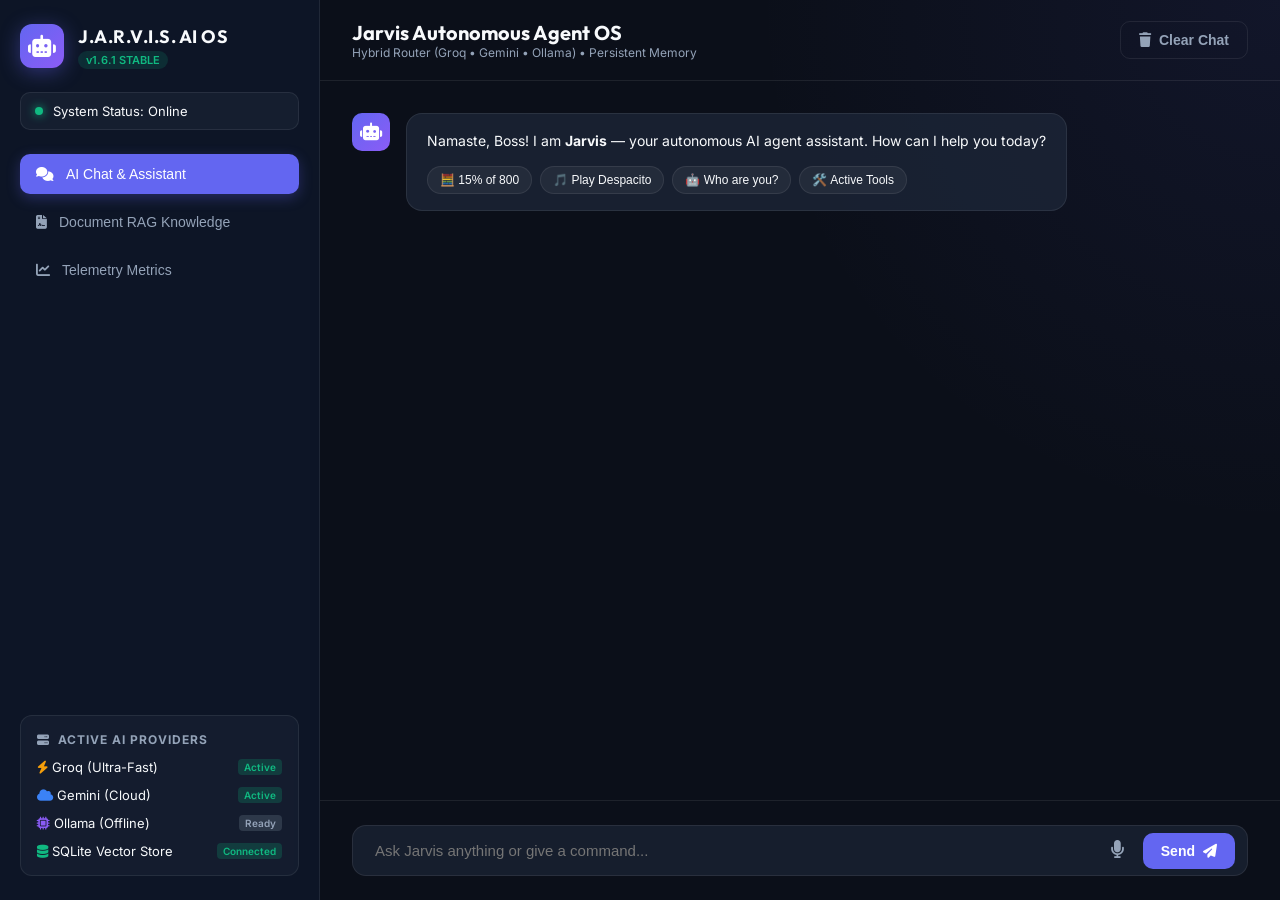
==== static/index.html @ db95b41f "Jarvis v1.6.1: Web Dashboard UI, Glassmorphic Interface & Web Client Integration" ====
<!DOCTYPE html>
<html lang="en">
<head>
    <meta charset="UTF-8">
    <meta name="viewport" content="width=device-width, initial-scale=1.0">
    <title>J.A.R.V.I.S. AI OS — Autonomous Personal Assistant</title>
    <!-- Modern Typography from Google Fonts -->
    <link rel="preconnect" href="https://fonts.googleapis.com">
    <link rel="preconnect" href="https://fonts.gstatic.com" crossorigin>
    <link href="https://fonts.googleapis.com/css2?family=Inter:wght@300;400;500;600;700&family=Outfit:wght@400;600;700&display=swap" rel="stylesheet">
    <!-- FontAwesome Icons -->
    <link rel="stylesheet" href="https://cdnjs.cloudflare.com/ajax/libs/font-awesome/6.4.0/css/all.min.css">
    <!-- Custom Vanilla CSS -->
    <link rel="stylesheet" href="/static/style.css">
</head>
<body>
    <div class="app-container">
        <!-- Left Sidebar -->
        <aside class="sidebar">
            <div class="brand">
                <div class="logo">
                    <i class="fa-solid fa-robot"></i>
                </div>
                <div class="brand-text">
                    <h2>J.A.R.V.I.S. AI OS</h2>
                    <span class="version-tag">v1.6.1 STABLE</span>
                </div>
            </div>

            <div class="system-status">
                <div class="status-indicator online"></div>
                <span id="systemStatusText">System Status: Online</span>
            </div>

            <nav class="nav-menu">
                <button class="nav-item active" data-tab="chat-tab">
                    <i class="fa-solid fa-comments"></i>
                    <span>AI Chat & Assistant</span>
                </button>
                <button class="nav-item" data-tab="rag-tab">
                    <i class="fa-solid fa-file-contract"></i>
                    <span>Document RAG Knowledge</span>
                </button>
                <button class="nav-item" data-tab="metrics-tab">
                    <i class="fa-solid fa-chart-line"></i>
                    <span>Telemetry Metrics</span>
                </button>
            </nav>

            <div class="provider-panel">
                <h3><i class="fa-solid fa-server"></i> Active AI Providers</h3>
                <div class="provider-item" id="providerGroq">
                    <span><i class="fa-solid fa-bolt text-yellow"></i> Groq (Ultra-Fast)</span>
                    <span class="badge badge-success">Active</span>
                </div>
                <div class="provider-item" id="providerGemini">
                    <span><i class="fa-solid fa-cloud text-blue"></i> Gemini (Cloud)</span>
                    <span class="badge badge-success">Active</span>
                </div>
                <div class="provider-item" id="providerOllama">
                    <span><i class="fa-solid fa-microchip text-purple"></i> Ollama (Offline)</span>
                    <span class="badge badge-secondary">Ready</span>
                </div>
                <div class="provider-item" id="providerDb">
                    <span><i class="fa-solid fa-database text-green"></i> SQLite Vector Store</span>
                    <span class="badge badge-success">Connected</span>
                </div>
            </div>
        </aside>

        <!-- Main Content View -->
        <main class="main-content">
            <!-- TAB 1: CHAT INTERFACE -->
            <section id="chat-tab" class="tab-content active">
                <header class="chat-header">
                    <div class="chat-title">
                        <h2>Jarvis Autonomous Agent OS</h2>
                        <p>Hybrid Router (Groq &bull; Gemini &bull; Ollama) &bull; Persistent Memory</p>
                    </div>
                    <div class="header-actions">
                        <button class="btn btn-outline" id="clearChatBtn">
                            <i class="fa-solid fa-trash"></i> Clear Chat
                        </button>
                    </div>
                </header>

                <div class="chat-messages" id="chatMessages">
                    <!-- Welcome Message -->
                    <div class="message-row assistant">
                        <div class="avatar"><i class="fa-solid fa-robot"></i></div>
                        <div class="message-bubble">
                            <p>Namaste, Boss! I am <strong>Jarvis</strong> — your autonomous AI agent assistant. How can I help you today?</p>
                            <div class="quick-actions">
                                <button class="chip" data-prompt="Calculate 15% of 800">🧮 15% of 800</button>
                                <button class="chip" data-prompt="play despacito">🎵 Play Despacito</button>
                                <button class="chip" data-prompt="Who are you?">🤖 Who are you?</button>
                                <button class="chip" data-prompt="What tools do you have?">🛠️ Active Tools</button>
                            </div>
                        </div>
                    </div>
                </div>

                <div class="chat-input-area">
                    <form id="chatForm">
                        <div class="input-wrapper">
                            <input type="text" id="userInput" placeholder="Ask Jarvis anything or give a command..." autocomplete="off">
                            <button type="button" class="icon-btn" id="voiceBtn" title="Voice Input">
                                <i class="fa-solid fa-microphone"></i>
                            </button>
                            <button type="submit" class="btn btn-primary" id="sendBtn">
                                <span>Send</span>
                                <i class="fa-solid fa-paper-plane"></i>
                            </button>
                        </div>
                    </form>
                </div>
            </section>

            <!-- TAB 2: DOCUMENT RAG KNOWLEDGE BASE -->
            <section id="rag-tab" class="tab-content">
                <header class="content-header">
                    <h2>Document Intelligence & RAG Knowledge Base</h2>
                    <p>Persistently index PDF, DOCX, TXT, and CSV documents with instant semantic search and page citations.</p>
                </header>

                <div class="rag-grid">
                    <!-- Upload Box -->
                    <div class="card upload-card">
                        <h3><i class="fa-solid fa-cloud-arrow-up"></i> Index New Document</h3>
                        <div class="dropzone" id="dropzone">
                            <i class="fa-solid fa-file-pdf dropzone-icon"></i>
                            <p>Drag & Drop file here or <strong>browse</strong></p>
                            <span>Supports .pdf, .docx, .txt, .csv, .log</span>
                            <input type="file" id="fileInput" accept=".pdf,.docx,.txt,.csv,.log,.md" hidden>
                        </div>
                        <div id="uploadStatus" class="upload-status"></div>
                    </div>

                    <!-- Query Box -->
                    <div class="card query-card">
                        <h3><i class="fa-solid fa-magnifying-glass"></i> Semantic RAG Query</h3>
                        <div class="query-input-group">
                            <input type="text" id="ragQueryInput" placeholder="Ask a question across indexed documents...">
                            <button class="btn btn-primary" id="ragQueryBtn">
                                <i class="fa-solid fa-search"></i> Query
                            </button>
                        </div>
                        <div class="results-box" id="ragResultsBox">
                            <p class="placeholder-text">Indexed document results with page citations will appear here...</p>
                        </div>
                    </div>
                </div>
            </section>

            <!-- TAB 3: TELEMETRY METRICS -->
            <section id="metrics-tab" class="tab-content">
                <header class="content-header">
                    <h2>Telemetry Metrics & Provider Performance</h2>
                    <p>Real-time telemetry tracking call counts, success rates, and latencies across AI providers.</p>
                </header>

                <div class="metrics-grid">
                    <div class="metric-card card-groq">
                        <div class="metric-header">
                            <i class="fa-solid fa-bolt"></i>
                            <h3>Groq API</h3>
                        </div>
                        <div class="metric-value" id="groqCallsCount">0</div>
                        <div class="metric-label">Total API Calls</div>
                    </div>

                    <div class="metric-card card-gemini">
                        <div class="metric-header">
                            <i class="fa-solid fa-cloud"></i>
                            <h3>Gemini API</h3>
                        </div>
                        <div class="metric-value" id="geminiCallsCount">0</div>
                        <div class="metric-label">Total API Calls</div>
                    </div>

                    <div class="metric-card card-ollama">
                        <div class="metric-header">
                            <i class="fa-solid fa-microchip"></i>
                            <h3>Ollama Local</h3>
                        </div>
                        <div class="metric-value" id="ollamaCallsCount">0</div>
                        <div class="metric-label">Total API Calls</div>
                    </div>

                    <div class="metric-card card-latency">
                        <div class="metric-header">
                            <i class="fa-solid fa-stopwatch"></i>
                            <h3>Average Latency</h3>
                        </div>
                        <div class="metric-value" id="avgLatencyValue">0.00s</div>
                        <div class="metric-label">System Response Time</div>
                    </div>
                </div>
            </section>
        </main>
    </div>

    <!-- Application Logic JS -->
    <script src="/static/app.js"></script>
</body>
</html>
---- static/style.css ----
/* ============================================================
   J.A.R.V.I.S. AI OS — MODERN DARK GLASSMORPHIC STYLING
   ============================================================ */

:root {
    --bg-dark: #0b0f19;
    --panel-bg: rgba(30, 41, 59, 0.7);
    --panel-border: rgba(255, 255, 255, 0.08);
    --accent-primary: #6366f1;
    --accent-hover: #4f46e5;
    --accent-green: #10b981;
    --accent-blue: #3b82f6;
    --accent-purple: #8b5cf6;
    --accent-yellow: #f59e0b;
    --text-main: #f8fafc;
    --text-muted: #94a3b8;
    --message-user: #1e1b4b;
    --message-bot: #0f172a;
    --font-main: 'Inter', sans-serif;
    --font-heading: 'Outfit', sans-serif;
}

* {
    margin: 0;
    padding: 0;
    box-sizing: border-box;
}

body {
    font-family: var(--font-main);
    background-color: var(--bg-dark);
    color: var(--text-main);
    height: 100vh;
    overflow: hidden;
}

.app-container {
    display: flex;
    height: 100vh;
    width: 100vw;
}

/* SIDEBAR STYLING */
.sidebar {
    width: 320px;
    background: rgba(15, 23, 42, 0.85);
    backdrop-filter: blur(16px);
    border-right: 1px solid var(--panel-border);
    display: flex;
    flex-direction: column;
    padding: 24px 20px;
    gap: 24px;
}

.brand {
    display: flex;
    align-items: center;
    gap: 14px;
}

.logo {
    width: 44px;
    height: 44px;
    background: linear-gradient(135deg, var(--accent-primary), var(--accent-purple));
    border-radius: 12px;
    display: flex;
    align-items: center;
    justify-content: center;
    font-size: 22px;
    color: #fff;
    box-shadow: 0 4px 20px rgba(99, 102, 241, 0.4);
}

.brand-text h2 {
    font-family: var(--font-heading);
    font-size: 18px;
    font-weight: 700;
    letter-spacing: 0.5px;
}

.version-tag {
    font-size: 11px;
    background: rgba(16, 185, 129, 0.15);
    color: var(--accent-green);
    padding: 2px 8px;
    border-radius: 20px;
    font-weight: 600;
}

.system-status {
    display: flex;
    align-items: center;
    gap: 10px;
    background: rgba(30, 41, 59, 0.5);
    padding: 10px 14px;
    border-radius: 10px;
    border: 1px solid var(--panel-border);
    font-size: 13px;
}

.status-indicator {
    width: 8px;
    height: 8px;
    border-radius: 50%;
}

.status-indicator.online {
    background-color: var(--accent-green);
    box-shadow: 0 0 10px var(--accent-green);
}

/* NAV MENU */
.nav-menu {
    display: flex;
    flex-direction: column;
    gap: 8px;
}

.nav-item {
    display: flex;
    align-items: center;
    gap: 12px;
    background: transparent;
    border: none;
    color: var(--text-muted);
    padding: 12px 16px;
    border-radius: 10px;
    font-size: 14px;
    font-weight: 500;
    cursor: pointer;
    transition: all 0.2s ease;
    text-align: left;
}

.nav-item:hover {
    background: rgba(255, 255, 255, 0.05);
    color: var(--text-main);
}

.nav-item.active {
    background: var(--accent-primary);
    color: #fff;
    box-shadow: 0 4px 14px rgba(99, 102, 241, 0.3);
}

/* PROVIDER PANEL */
.provider-panel {
    margin-top: auto;
    background: rgba(30, 41, 59, 0.4);
    padding: 16px;
    border-radius: 12px;
    border: 1px solid var(--panel-border);
    display: flex;
    flex-direction: column;
    gap: 12px;
}

.provider-panel h3 {
    font-size: 12px;
    text-transform: uppercase;
    letter-spacing: 1px;
    color: var(--text-muted);
    display: flex;
    align-items: center;
    gap: 8px;
}

.provider-item {
    display: flex;
    align-items: center;
    justify-content: space-between;
    font-size: 13px;
}

.badge {
    font-size: 10px;
    padding: 2px 6px;
    border-radius: 4px;
    font-weight: 600;
}

.badge-success {
    background: rgba(16, 185, 129, 0.2);
    color: var(--accent-green);
}

.badge-secondary {
    background: rgba(148, 163, 184, 0.2);
    color: var(--text-muted);
}

/* MAIN CONTENT STYLING */
.main-content {
    flex: 1;
    display: flex;
    flex-direction: column;
    background: radial-gradient(circle at top right, rgba(99, 102, 241, 0.08), transparent 40%);
}

.tab-content {
    display: none;
    height: 100%;
    flex-direction: column;
}

.tab-content.active {
    display: flex;
}

/* CHAT TAB STYLING */
.chat-header {
    padding: 20px 32px;
    border-bottom: 1px solid var(--panel-border);
    display: flex;
    align-items: center;
    justify-content: space-between;
}

.chat-title h2 {
    font-family: var(--font-heading);
    font-size: 20px;
}

.chat-title p {
    font-size: 12px;
    color: var(--text-muted);
}

.chat-messages {
    flex: 1;
    overflow-y: auto;
    padding: 32px;
    display: flex;
    flex-direction: column;
    gap: 24px;
}

.message-row {
    display: flex;
    gap: 16px;
    max-width: 80%;
}

.message-row.user {
    align-self: flex-end;
    flex-direction: row-reverse;
}

.message-row.assistant {
    align-self: flex-start;
}

.avatar {
    width: 38px;
    height: 38px;
    border-radius: 10px;
    display: flex;
    align-items: center;
    justify-content: center;
    font-size: 18px;
    flex-shrink: 0;
}

.message-row.assistant .avatar {
    background: linear-gradient(135deg, var(--accent-primary), var(--accent-purple));
    color: #fff;
}

.message-row.user .avatar {
    background: #334155;
    color: var(--text-muted);
}

.message-bubble {
    background: var(--panel-bg);
    border: 1px solid var(--panel-border);
    padding: 16px 20px;
    border-radius: 16px;
    font-size: 14px;
    line-height: 1.6;
}

.message-row.user .message-bubble {
    background: var(--message-user);
    border-color: rgba(99, 102, 241, 0.3);
}

.quick-actions {
    display: flex;
    flex-wrap: wrap;
    gap: 8px;
    margin-top: 14px;
}

.chip {
    background: rgba(255, 255, 255, 0.05);
    border: 1px solid var(--panel-border);
    color: var(--text-main);
    padding: 6px 12px;
    border-radius: 20px;
    font-size: 12px;
    cursor: pointer;
    transition: all 0.2s ease;
}

.chip:hover {
    background: var(--accent-primary);
    border-color: var(--accent-primary);
}

.chat-input-area {
    padding: 24px 32px;
    border-top: 1px solid var(--panel-border);
}

.input-wrapper {
    display: flex;
    align-items: center;
    background: rgba(30, 41, 59, 0.6);
    border: 1px solid var(--panel-border);
    border-radius: 14px;
    padding: 6px 12px;
    gap: 10px;
}

.input-wrapper input {
    flex: 1;
    background: transparent;
    border: none;
    outline: none;
    color: var(--text-main);
    font-size: 15px;
    padding: 10px;
}

.icon-btn {
    background: transparent;
    border: none;
    color: var(--text-muted);
    font-size: 18px;
    padding: 8px;
    cursor: pointer;
    border-radius: 8px;
}

.icon-btn:hover {
    color: var(--accent-primary);
}

.btn {
    display: inline-flex;
    align-items: center;
    gap: 8px;
    padding: 10px 18px;
    border-radius: 10px;
    font-size: 14px;
    font-weight: 600;
    cursor: pointer;
    border: none;
    transition: all 0.2s ease;
}

.btn-primary {
    background: var(--accent-primary);
    color: #fff;
}

.btn-primary:hover {
    background: var(--accent-hover);
}

.btn-outline {
    background: transparent;
    border: 1px solid var(--panel-border);
    color: var(--text-muted);
}

.btn-outline:hover {
    background: rgba(255, 255, 255, 0.05);
    color: var(--text-main);
}

/* RAG GRID & METRICS STYLING */
.content-header {
    padding: 32px;
}

.content-header h2 {
    font-family: var(--font-heading);
    font-size: 24px;
}

.content-header p {
    color: var(--text-muted);
    font-size: 14px;
    margin-top: 4px;
}

.rag-grid, .metrics-grid {
    padding: 0 32px 32px 32px;
    display: grid;
    grid-template-columns: repeat(auto-fit, minmax(320px, 1fr));
    gap: 24px;
}

.card {
    background: var(--panel-bg);
    border: 1px solid var(--panel-border);
    border-radius: 16px;
    padding: 24px;
}

.dropzone {
    border: 2px dashed var(--panel-border);
    border-radius: 14px;
    padding: 40px;
    text-align: center;
    cursor: pointer;
    margin-top: 16px;
    transition: all 0.2s ease;
}

.dropzone:hover {
    border-color: var(--accent-primary);
    background: rgba(99, 102, 241, 0.05);
}

.dropzone-icon {
    font-size: 44px;
    color: var(--accent-primary);
    margin-bottom: 12px;
}

.query-input-group {
    display: flex;
    gap: 10px;
    margin: 16px 0;
}

.query-input-group input {
    flex: 1;
    background: rgba(15, 23, 42, 0.6);
    border: 1px solid var(--panel-border);
    border-radius: 10px;
    padding: 10px 14px;
    color: #fff;
}

.results-box {
    background: rgba(15, 23, 42, 0.6);
    border: 1px solid var(--panel-border);
    border-radius: 12px;
    padding: 16px;
    min-height: 200px;
    font-size: 13px;
    line-height: 1.6;
}

.metric-card {
    background: var(--panel-bg);
    border: 1px solid var(--panel-border);
    border-radius: 16px;
    padding: 24px;
}

.metric-header {
    display: flex;
    align-items: center;
    gap: 12px;
    font-size: 18px;
    color: var(--text-muted);
}

.metric-value {
    font-family: var(--font-heading);
    font-size: 36px;
    font-weight: 700;
    margin-top: 12px;
}

.metric-label {
    font-size: 12px;
    color: var(--text-muted);
    margin-top: 4px;
}

.text-yellow { color: var(--accent-yellow); }
.text-blue { color: var(--accent-blue); }
.text-purple { color: var(--accent-purple); }
.text-green { color: var(--accent-green); }
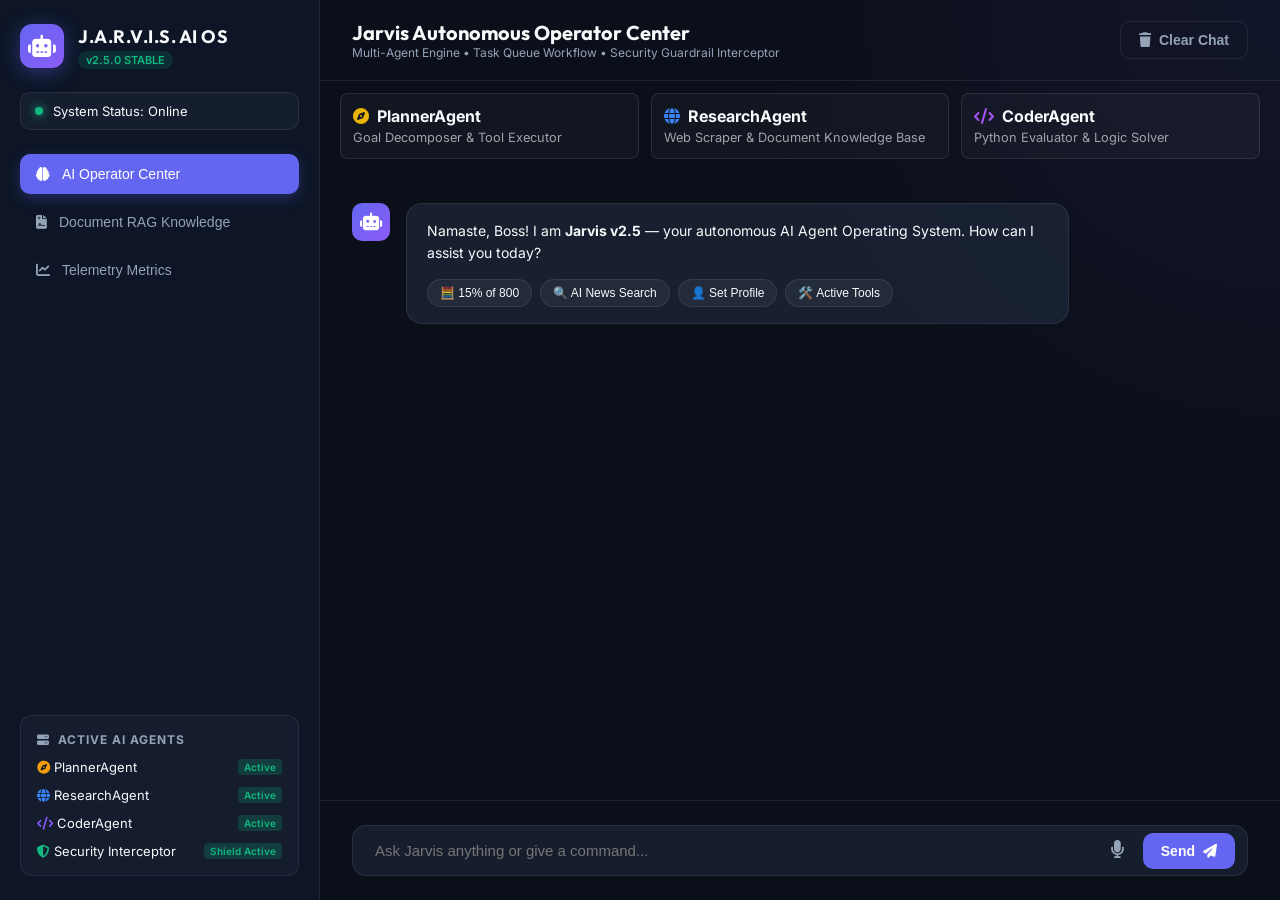
==== commit 815718c8: "Jarvis v2.5.0: Autonomous AI Operator Center UI, Security Subsystem & Production Deployment Release " ====
--- a/static/index.html
+++ b/static/index.html
@@ -3,7 +3,7 @@
 <head>
     <meta charset="UTF-8">
     <meta name="viewport" content="width=device-width, initial-scale=1.0">
-    <title>J.A.R.V.I.S. AI OS — Autonomous Personal Assistant</title>
+    <title>J.A.R.V.I.S. AI OS — Autonomous Control Center</title>
     <!-- Modern Typography from Google Fonts -->
     <link rel="preconnect" href="https://fonts.googleapis.com">
     <link rel="preconnect" href="https://fonts.gstatic.com" crossorigin>
@@ -23,7 +23,7 @@
                 </div>
                 <div class="brand-text">
                     <h2>J.A.R.V.I.S. AI OS</h2>
-                    <span class="version-tag">v1.6.1 STABLE</span>
+                    <span class="version-tag">v2.5.0 STABLE</span>
                 </div>
             </div>
 
@@ -34,8 +34,8 @@
 
             <nav class="nav-menu">
                 <button class="nav-item active" data-tab="chat-tab">
-                    <i class="fa-solid fa-comments"></i>
-                    <span>AI Chat & Assistant</span>
+                    <i class="fa-solid fa-brain"></i>
+                    <span>AI Operator Center</span>
                 </button>
                 <button class="nav-item" data-tab="rag-tab">
                     <i class="fa-solid fa-file-contract"></i>
@@ -48,34 +48,34 @@
             </nav>
 
             <div class="provider-panel">
-                <h3><i class="fa-solid fa-server"></i> Active AI Providers</h3>
-                <div class="provider-item" id="providerGroq">
-                    <span><i class="fa-solid fa-bolt text-yellow"></i> Groq (Ultra-Fast)</span>
+                <h3><i class="fa-solid fa-server"></i> Active AI Agents</h3>
+                <div class="provider-item">
+                    <span><i class="fa-solid fa-compass text-yellow"></i> PlannerAgent</span>
                     <span class="badge badge-success">Active</span>
                 </div>
-                <div class="provider-item" id="providerGemini">
-                    <span><i class="fa-solid fa-cloud text-blue"></i> Gemini (Cloud)</span>
+                <div class="provider-item">
+                    <span><i class="fa-solid fa-globe text-blue"></i> ResearchAgent</span>
                     <span class="badge badge-success">Active</span>
                 </div>
-                <div class="provider-item" id="providerOllama">
-                    <span><i class="fa-solid fa-microchip text-purple"></i> Ollama (Offline)</span>
-                    <span class="badge badge-secondary">Ready</span>
-                </div>
-                <div class="provider-item" id="providerDb">
-                    <span><i class="fa-solid fa-database text-green"></i> SQLite Vector Store</span>
-                    <span class="badge badge-success">Connected</span>
+                <div class="provider-item">
+                    <span><i class="fa-solid fa-code text-purple"></i> CoderAgent</span>
+                    <span class="badge badge-success">Active</span>
+                </div>
+                <div class="provider-item">
+                    <span><i class="fa-solid fa-shield-halved text-green"></i> Security Interceptor</span>
+                    <span class="badge badge-success">Shield Active</span>
                 </div>
             </div>
         </aside>
 
         <!-- Main Content View -->
         <main class="main-content">
-            <!-- TAB 1: CHAT INTERFACE -->
+            <!-- TAB 1: CHAT INTERFACE & OPERATOR CENTER -->
             <section id="chat-tab" class="tab-content active">
                 <header class="chat-header">
                     <div class="chat-title">
-                        <h2>Jarvis Autonomous Agent OS</h2>
-                        <p>Hybrid Router (Groq &bull; Gemini &bull; Ollama) &bull; Persistent Memory</p>
+                        <h2>Jarvis Autonomous Operator Center</h2>
+                        <p>Multi-Agent Engine &bull; Task Queue Workflow &bull; Security Guardrail Interceptor</p>
                     </div>
                     <div class="header-actions">
                         <button class="btn btn-outline" id="clearChatBtn">
@@ -83,17 +83,44 @@
                         </button>
                     </div>
                 </header>
+
+                <!-- Live Agent Status Cards Grid -->
+                <div class="agents-grid" style="display: grid; grid-template-columns: repeat(3, 1fr); gap: 12px; margin: 12px 20px;">
+                    <div class="card" style="padding: 12px; background: rgba(255,255,255,0.03); border: 1px solid rgba(255,255,255,0.1); border-radius: 8px;">
+                        <div style="display:flex; align-items:center; gap:8px;">
+                            <i class="fa-solid fa-compass" style="color:#eab308;"></i>
+                            <strong>PlannerAgent</strong>
+                        </div>
+                        <span style="font-size:0.8rem; color:#a1a1aa;">Goal Decomposer & Tool Executor</span>
+                    </div>
+
+                    <div class="card" style="padding: 12px; background: rgba(255,255,255,0.03); border: 1px solid rgba(255,255,255,0.1); border-radius: 8px;">
+                        <div style="display:flex; align-items:center; gap:8px;">
+                            <i class="fa-solid fa-globe" style="color:#3b82f6;"></i>
+                            <strong>ResearchAgent</strong>
+                        </div>
+                        <span style="font-size:0.8rem; color:#a1a1aa;">Web Scraper & Document Knowledge Base</span>
+                    </div>
+
+                    <div class="card" style="padding: 12px; background: rgba(255,255,255,0.03); border: 1px solid rgba(255,255,255,0.1); border-radius: 8px;">
+                        <div style="display:flex; align-items:center; gap:8px;">
+                            <i class="fa-solid fa-code" style="color:#a855f7;"></i>
+                            <strong>CoderAgent</strong>
+                        </div>
+                        <span style="font-size:0.8rem; color:#a1a1aa;">Python Evaluator & Logic Solver</span>
+                    </div>
+                </div>
 
                 <div class="chat-messages" id="chatMessages">
                     <!-- Welcome Message -->
                     <div class="message-row assistant">
                         <div class="avatar"><i class="fa-solid fa-robot"></i></div>
                         <div class="message-bubble">
-                            <p>Namaste, Boss! I am <strong>Jarvis</strong> — your autonomous AI agent assistant. How can I help you today?</p>
+                            <p>Namaste, Boss! I am <strong>Jarvis v2.5</strong> — your autonomous AI Agent Operating System. How can I assist you today?</p>
                             <div class="quick-actions">
                                 <button class="chip" data-prompt="Calculate 15% of 800">🧮 15% of 800</button>
-                                <button class="chip" data-prompt="play despacito">🎵 Play Despacito</button>
-                                <button class="chip" data-prompt="Who are you?">🤖 Who are you?</button>
+                                <button class="chip" data-prompt="Search latest AI news online">🔍 AI News Search</button>
+                                <button class="chip" data-prompt="My name is Aryan and my company is FutureAI">👤 Set Profile</button>
                                 <button class="chip" data-prompt="What tools do you have?">🛠️ Active Tools</button>
                             </div>
                         </div>
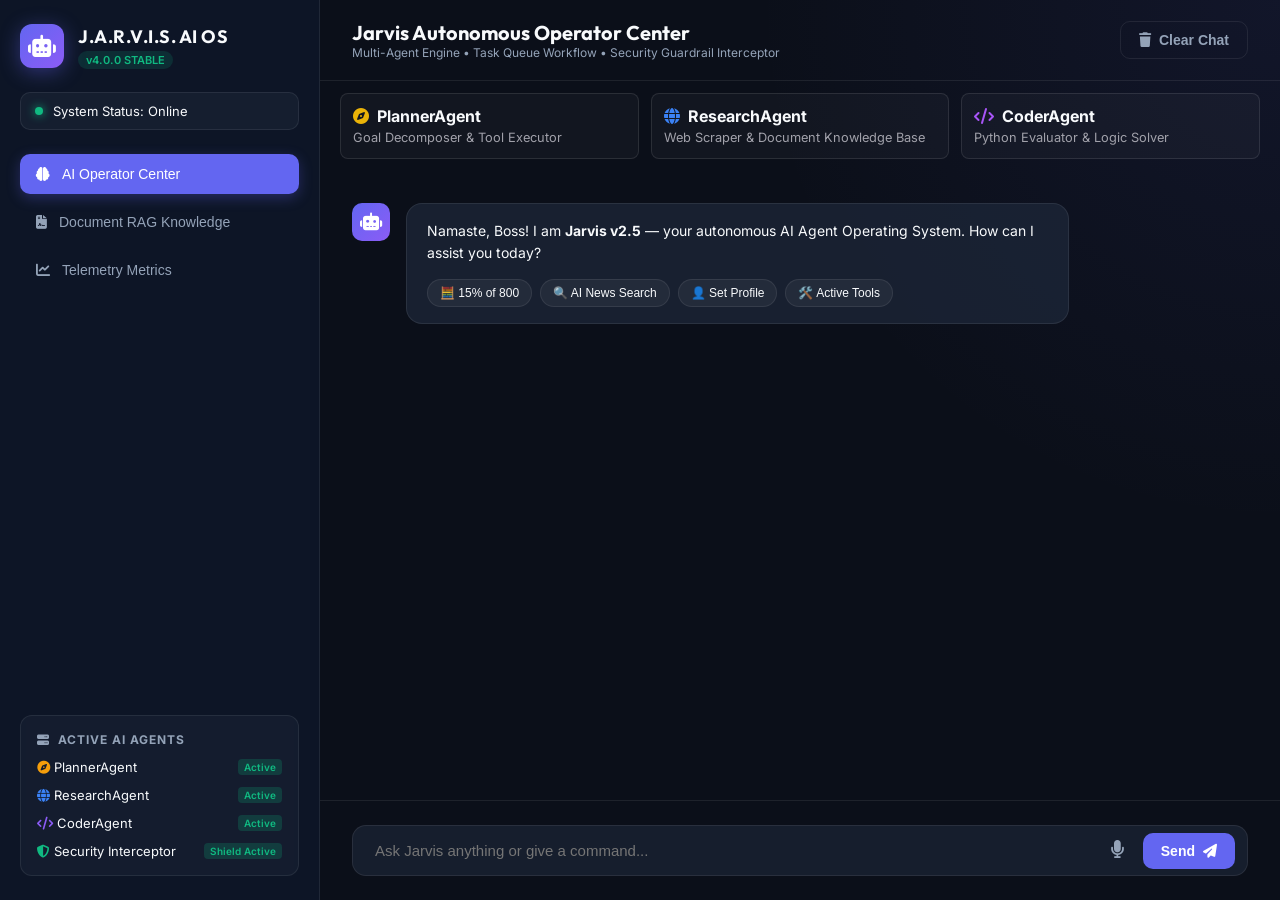
==== commit 53e636f3: "Jarvis v4.0.0: Autonomous Business AI OS - Vector Memory, Analytics, Billing, Agent Marketplace & 70" ====
--- a/static/index.html
+++ b/static/index.html
@@ -23,7 +23,7 @@
                 </div>
                 <div class="brand-text">
                     <h2>J.A.R.V.I.S. AI OS</h2>
-                    <span class="version-tag">v2.5.0 STABLE</span>
+                    <span class="version-tag">v4.0.0 STABLE</span>
                 </div>
             </div>
 
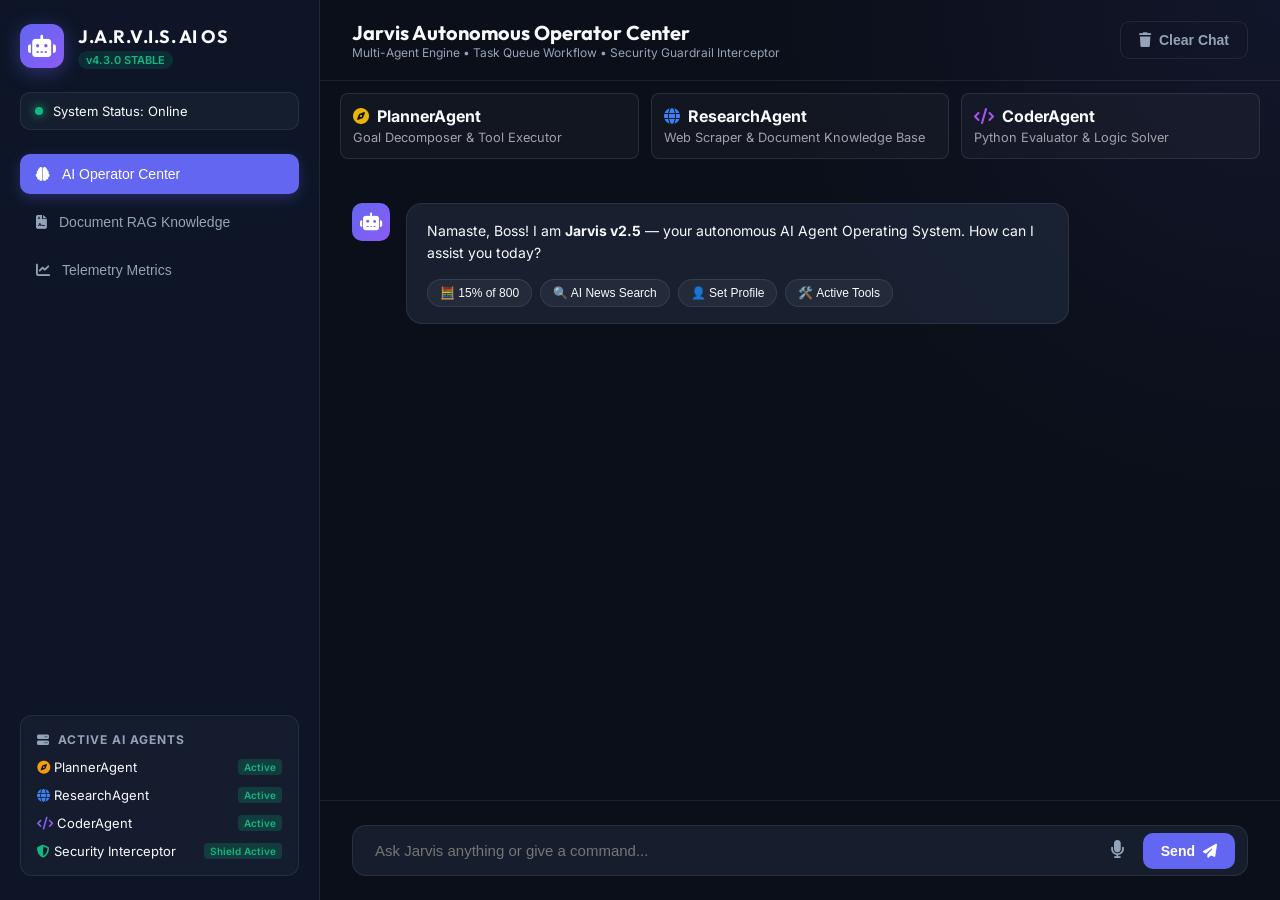
==== commit 1dbcde2b: "Jarvis v4.3.0: Universal Knowledge Intelligence Platform - Multi-Format Ingestion (.pdf/.docx/.pptx/" ====
--- a/static/index.html
+++ b/static/index.html
@@ -23,7 +23,7 @@
                 </div>
                 <div class="brand-text">
                     <h2>J.A.R.V.I.S. AI OS</h2>
-                    <span class="version-tag">v4.0.0 STABLE</span>
+                    <span class="version-tag">v4.3.0 STABLE</span>
                 </div>
             </div>
 
